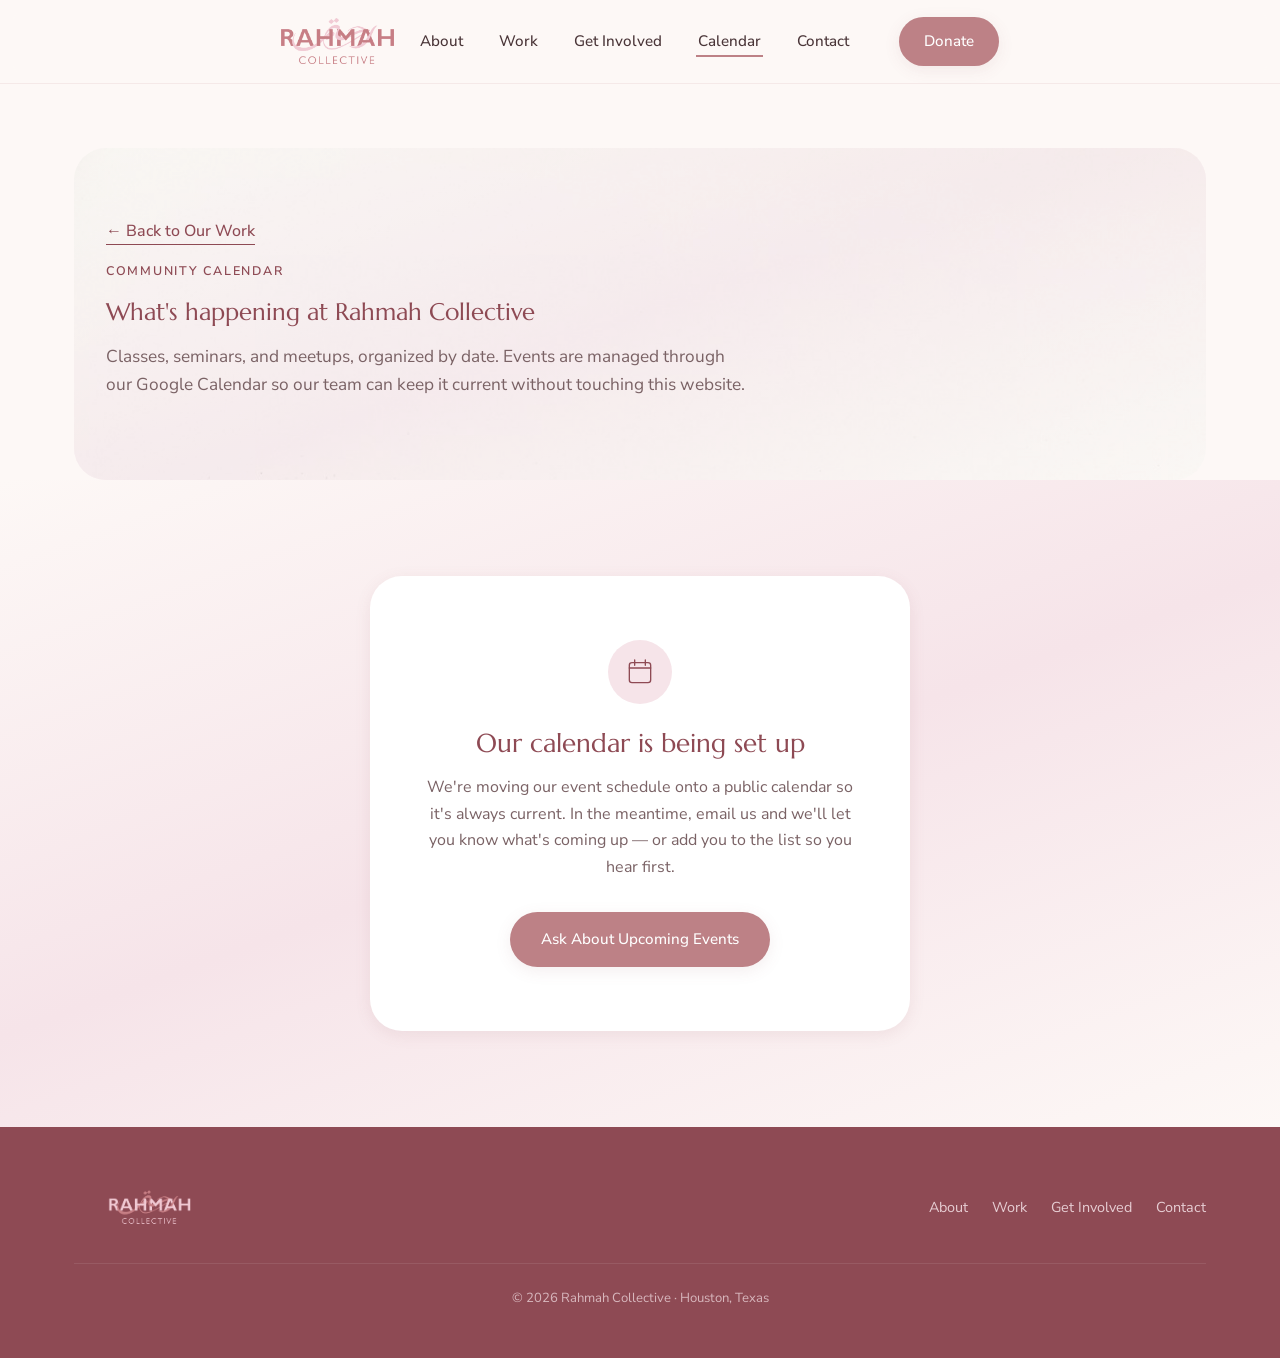
==== calendar.html @ a577031c "Initial commit: Rahmah Collective website Static multi-page site (home, our-story, donate, calendar)" ====
<!DOCTYPE html>
<html lang="en">
<head>
<meta charset="UTF-8">
<meta name="viewport" content="width=device-width, initial-scale=1.0">
<title>Calendar — Rahmah Collective</title>
<meta name="description" content="Upcoming classes, seminars, and community meetups from Rahmah Collective in Houston, TX.">
<link rel="icon" type="image/png" href="assets/images/logo.png">

<meta property="og:type" content="website">
<meta property="og:title" content="Calendar — Rahmah Collective">
<meta property="og:description" content="Upcoming classes, seminars, and community meetups from Rahmah Collective.">
<meta property="og:image" content="assets/images/logo.png">
<meta property="og:url" content="https://rahmahcollective.org/calendar.html">
<meta name="twitter:card" content="summary_large_image">
<meta name="twitter:title" content="Calendar — Rahmah Collective">
<meta name="twitter:description" content="Upcoming classes, seminars, and community meetups from Rahmah Collective.">
<meta name="twitter:image" content="assets/images/logo.png">

<link rel="preconnect" href="https://fonts.googleapis.com">
<link rel="preconnect" href="https://fonts.gstatic.com" crossorigin>
<link href="https://fonts.googleapis.com/css2?family=Marcellus&family=Nunito+Sans:wght@300;400;500;600;700&family=Amiri:ital@0;1&display=swap" rel="stylesheet">

<link rel="stylesheet" href="css/styles.css">
</head>
<body>

<a class="skip-link" href="#main">Skip to main content</a>

<header class="site-header" id="site-header">
  <div class="container header-inner">
    <a href="index.html" class="brand" aria-label="Rahmah Collective — home">
      <img src="assets/images/logo.png" alt="Rahmah Collective" class="brand-logo">
    </a>

    <nav class="main-nav" id="main-nav" aria-label="Primary">
      <ul>
        <li><a href="index.html#about" class="nav-link">About</a></li>
        <li><a href="index.html#work" class="nav-link">Work</a></li>
        <li><a href="index.html#get-involved" class="nav-link">Get Involved</a></li>
        <li><a href="calendar.html" class="nav-link active">Calendar</a></li>
        <li><a href="index.html#contact" class="nav-link">Contact</a></li>
      </ul>
      <a href="donate.html" class="btn btn-primary btn-nav">Donate</a>
    </nav>

    <button class="nav-toggle" id="nav-toggle" aria-expanded="false" aria-controls="main-nav" aria-label="Open menu">
      <span></span><span></span><span></span>
    </button>
  </div>
</header>

<main id="main">

  <!-- ================= CALENDAR HERO ================= -->
  <section class="about" style="padding-top:var(--space-6); padding-bottom:0;">
    <div class="container">
      <div class="about-intro" style="margin-bottom:0;">
        <div class="about-intro-bg" style="background-image:url('assets/images/footer-botanical.jpg');" aria-hidden="true"></div>
        <div class="about-intro-inner">
          <a href="index.html#work" class="link-arrow" style="margin-bottom:var(--space-2); display:inline-block;">← Back to Our Work</a>
          <div class="section-head" style="margin-bottom:0;">
            <p class="eyebrow">Community Calendar</p>
            <h1>What's happening at Rahmah Collective</h1>
            <p class="section-lede">Classes, seminars, and meetups, organized by date. Events are managed through our Google Calendar so our team can keep it current without touching this website.</p>
          </div>
        </div>
      </div>
    </div>
  </section>

  <!-- ================= CALENDAR EMBED ================= -->
  <section class="work">
    <div class="container">

      <!--
        CALENDAR EMBED (for the developer / site maintainer):
        Once a public Google Calendar exists for Rahmah Collective:
        1. In Google Calendar, open Settings for that calendar.
        2. Under "Access permissions," check "Make available to public."
        3. Under "Integrate calendar," copy the <iframe> embed code.
        4. Replace the placeholder block below with that <iframe>,
           keeping the surrounding .calendar-embed wrapper div for sizing.
        No other code changes are needed — the calendar will then show
        live events and stay up to date automatically whenever the
        team adds something in Google Calendar.
      -->
      <div class="calendar-embed reveal">
        <div class="calendar-placeholder">
          <span class="event-date-badge" aria-hidden="true">
            <svg viewBox="0 0 48 48" fill="none"><rect x="8" y="10" width="32" height="30" rx="4" stroke="currentColor" stroke-width="2"/><path d="M8 18h32M16 6v8M32 6v8" stroke="currentColor" stroke-width="2" stroke-linecap="round"/></svg>
          </span>
          <h2>Our calendar is being set up</h2>
          <p>We're moving our event schedule onto a public calendar so it's always current. In the meantime, email us and we'll let you know what's coming up — or add you to the list so you hear first.</p>
          <a href="mailto:info@rahmahcollective.org?subject=Upcoming%20Events" class="btn btn-primary">Ask About Upcoming Events</a>
        </div>
      </div>

    </div>
  </section>

</main>

<footer class="site-footer">
  <div class="container footer-inner">
    <img src="assets/images/logo-dark.png" alt="Rahmah Collective" class="footer-logo">
    <nav aria-label="Footer">
      <ul>
        <li><a href="index.html#about">About</a></li>
        <li><a href="index.html#work">Work</a></li>
        <li><a href="index.html#get-involved">Get Involved</a></li>
        <li><a href="index.html#contact">Contact</a></li>
      </ul>
    </nav>
    <p class="footer-copy">© <span id="year"></span> Rahmah Collective · Houston, Texas</p>
  </div>
</footer>

<button type="button" id="back-to-top" class="back-to-top" aria-label="Back to top">
  <svg viewBox="0 0 24 24" fill="none" aria-hidden="true"><path d="M12 19V5M5 12l7-7 7 7" stroke="currentColor" stroke-width="2" stroke-linecap="round" stroke-linejoin="round"/></svg>
</button>

<script src="js/main.js"></script>
</body>
</html>
---- css/styles.css ----
/* =========================================================
   Rahmah Collective — Design Tokens
   Colors sourced directly from Logo.png
   ========================================================= */
:root{
  --color-primary:       #BD8186;   /* mauve rose — wordmark; buttons stay exactly this flat color */
  --color-primary-dark:  #8E4A54;   /* darker "ink" — headings/links/icons/small text only, for legibility */
  --color-secondary:     #EBCBD4;   /* blush pink — ribbon accent */
  --color-tab:           #F2DCE2;   /* darker than section backgrounds, but light enough for 4.5:1 contrast with ink text */
  --color-secondary-soft:#F6E4E9;
  --color-cream:         #FDF8F6;   /* page background */
  --color-white:         #FFFFFF;
  --color-text:          #4A3538;   /* charcoal plum body copy */
  --color-text-soft:     #7A6265;
  --color-gold:          #D8C3A0;
  --color-primary-darker:#6B383D;   /* deepest ink — hover depth on the ink variant only */

  --font-heading: 'Marcellus', Georgia, serif;
  --font-body: 'Nunito Sans', 'Segoe UI', sans-serif;
  --font-arabic: 'Amiri', serif;

  --space-1: 8px;
  --space-2: 16px;
  --space-3: 24px;
  --space-4: 32px;
  --space-5: 48px;
  --space-6: 64px;
  --space-7: 96px;
  --space-8: 128px;

  --radius-sm: 12px;
  --radius-md: 20px;
  --radius-lg: 32px;

  --shadow-sm: 0 4px 16px rgba(143, 91, 96, 0.10);
  --shadow-md: 0 12px 32px rgba(143, 91, 96, 0.14);
  --shadow-lg: 0 24px 64px rgba(143, 91, 96, 0.18);

  --ease-out: cubic-bezier(.19,1,.22,1);
  --dur-fast: 200ms;
  --dur-med: 400ms;

  --container-max: 1180px;
  --header-h: 84px;

  /* z-index scale */
  --z-deep:   -2;   /* farthest background layer (hero photo) */
  --z-back:   -1;   /* gradient wash above the deep layer */
  --z-base:    0;   /* section background photo/tint layers */
  --z-raised:  1;   /* section content sitting above its background */
  --z-sticky: 500;  /* sticky header, floating back-to-top button */
  --z-top:    1000; /* skip link — must win over everything */
}

/* =========================================================
   Reset
   ========================================================= */
*, *::before, *::after{ box-sizing:border-box; }
html{ scroll-behavior:smooth; scroll-padding-top: var(--header-h); }
body{
  margin:0;
  min-height:100dvh;
  background: var(--color-cream);
  color: var(--color-text);
  font-family: var(--font-body);
  font-size:16px;
  line-height:1.65;
  -webkit-font-smoothing:antialiased;
}
img{ max-width:100%; display:block; }
a{ color:inherit; text-decoration:none; }
ul{ list-style:none; margin:0; padding:0; }
h1,h2,h3,h4{ font-family:var(--font-heading); font-weight:400; line-height:1.2; margin:0 0 var(--space-2); color:var(--color-primary-dark); text-wrap:balance; }
p{ margin:0 0 var(--space-2); text-wrap:pretty; }
button{ font:inherit; }

@media (prefers-reduced-motion: reduce){
  *, *::before, *::after{
    animation-duration:0.001ms !important;
    animation-iteration-count:1 !important;
    transition-duration:0.001ms !important;
    scroll-behavior:auto !important;
  }
}

.skip-link{
  position:absolute; left:-999px; top:auto;
  background:var(--color-primary-dark); color:#fff;
  padding:12px 20px; border-radius:0 0 8px 0; z-index:var(--z-top);
}
.skip-link:focus{ left:0; top:0; }

:focus-visible{
  outline: 3px solid var(--color-primary-dark);
  outline-offset: 3px;
  border-radius: 4px;
}

.container{
  max-width: var(--container-max);
  margin:0 auto;
  padding: 0 var(--space-3);
}

.arabic{ font-family:var(--font-arabic); font-size:1.15em; }

.eyebrow{
  font-family:var(--font-body);
  text-transform:uppercase;
  letter-spacing:0.14em;
  font-size:0.78rem;
  font-weight:600;
  color:var(--color-primary-dark);
  margin-bottom:var(--space-2);
}

.section-lede{
  max-width:640px;
  color:var(--color-text-soft);
  font-size:1.08rem;
}

/* =========================================================
   Buttons
   ========================================================= */
.btn{
  display:inline-flex;
  align-items:center;
  justify-content:center;
  gap:8px;
  padding:14px 30px;
  border-radius:999px;
  font-weight:500;
  font-size:0.95rem;
  border:1.5px solid transparent;
  cursor:pointer;
  transition: transform var(--dur-fast) var(--ease-out), box-shadow var(--dur-fast) var(--ease-out), background var(--dur-fast) var(--ease-out), color var(--dur-fast) var(--ease-out);
  min-height:44px;
}
.btn-primary{
  background: var(--color-primary);
  color:#fff;
  box-shadow: var(--shadow-sm);
}
.btn-primary:hover{ transform:translateY(-2px); box-shadow: var(--shadow-md); }
.btn-ghost{
  background:transparent;
  color:var(--color-primary-dark);
  border-color: currentColor;
}
.btn-ghost:hover{ background: rgba(189,129,134,0.08); transform:translateY(-2px); }
.btn-outline{
  background: var(--color-white);
  color: var(--color-primary-dark);
  border-color: var(--color-secondary);
}
.btn-outline:hover{ background: var(--color-secondary-soft); transform:translateY(-2px); }
.btn:active{ transform:scale(0.97); box-shadow:none; }
.btn-small{ padding:10px 20px; font-size:0.85rem; margin-top:var(--space-2); }
.btn-nav{ padding:11px 24px; }

.link-arrow{
  display:inline-block;
  margin-top:6px;
  font-weight:500;
  color:var(--color-primary-dark);
  border-bottom:1px solid currentColor;
  transition: opacity var(--dur-fast);
}
.link-arrow:active{ opacity:0.5; }
.link-arrow:hover{ opacity:0.7; }

/* =========================================================
   Header / Nav
   ========================================================= */
.site-header{
  position:sticky;
  top:0;
  z-index:var(--z-sticky);
  background: rgba(253,248,246,0.85);
  backdrop-filter: blur(10px);
  -webkit-backdrop-filter: blur(10px);
  border-bottom:1px solid rgba(189,129,134,0.12);
  height:var(--header-h);
  display:flex;
  align-items:center;
}
.header-inner{
  display:flex;
  align-items:center;
  justify-content:space-between;
  gap:var(--space-3);
}
.brand{ display:flex; align-items:center; }
.brand-logo{ height:46px; width:auto; }

.main-nav{ display:flex; align-items:center; gap:var(--space-5); }
.main-nav ul{ display:flex; gap:var(--space-4); }
.nav-link{
  font-weight:500;
  font-size:0.95rem;
  position:relative;
  padding:6px 2px;
}
.nav-link::after{
  content:"";
  position:absolute;
  left:0; bottom:0;
  width:100%; height:2px;
  background:var(--color-primary);
  transform:scaleX(0);
  transform-origin:left;
  transition:transform var(--dur-fast) var(--ease-out);
}
.nav-link:hover::after, .nav-link.active::after{ transform:scaleX(1); }
.nav-link:active{ opacity:0.6; }

.nav-toggle{
  display:none;
  flex-direction:column;
  justify-content:center;
  gap:5px;
  width:44px; height:44px;
  background:none; border:none; cursor:pointer;
}
.nav-toggle span{
  display:block; width:24px; height:2px; margin:0 auto;
  background:var(--color-primary-dark);
  transition: transform var(--dur-fast) var(--ease-out), opacity var(--dur-fast) var(--ease-out);
}
.nav-toggle[aria-expanded="true"] span:nth-child(1){ transform:translateY(7px) rotate(45deg); }
.nav-toggle[aria-expanded="true"] span:nth-child(2){ opacity:0; }
.nav-toggle[aria-expanded="true"] span:nth-child(3){ transform:translateY(-7px) rotate(-45deg); }

/* =========================================================
   Hero
   ========================================================= */
.hero{
  position:relative;
  min-height: calc(100dvh - var(--header-h));
  display:flex;
  align-items:center;
  overflow:hidden;
  isolation:isolate;
}
.hero-bg{
  position:absolute; inset:0;
  background-size:cover;
  background-position:center 30%;
  opacity:0.16;
  z-index:var(--z-deep);
  filter:saturate(0.85);
}
.hero-gradient{
  position:absolute; inset:0;
  background:
    radial-gradient(circle at 15% 20%, rgba(235,203,212,0.55), transparent 55%),
    linear-gradient(160deg, var(--color-cream) 10%, var(--color-secondary-soft) 55%, var(--color-cream) 100%);
  z-index:var(--z-back);
}
.hero-inner{
  max-width:760px;
  margin:0 auto;
  padding-top:var(--space-6);
  padding-bottom:var(--space-6);
  text-align:center;
  display:flex;
  flex-direction:column;
  align-items:center;
}
.hero-logo{
  width:clamp(160px, 20vw, 260px);
  height:auto;
  margin-bottom:var(--space-4);
  filter:drop-shadow(0 12px 28px rgba(143,91,96,0.20));
}
.hero-title{
  font-size: clamp(2.4rem, 5.5vw, 4rem);
  color:var(--color-primary-dark);
  margin-bottom:var(--space-3);
  letter-spacing:-0.015em;
}
.hero-lede{
  font-size:1.15rem;
  color:var(--color-text-soft);
  max-width:600px;
  margin:0 auto var(--space-4);
}
.hero-actions{ display:flex; gap:var(--space-2); flex-wrap:wrap; justify-content:center; }

.scroll-cue{
  position:absolute;
  left:50%; bottom:var(--space-3);
  transform:translateX(-50%);
  width:26px; height:42px;
  border:2px solid var(--color-primary);
  border-radius:16px;
  opacity:0.6;
}
.scroll-cue span{
  position:absolute; top:8px; left:50%;
  width:4px; height:8px;
  margin-left:-2px;
  background:var(--color-primary);
  border-radius:2px;
  animation: scrollcue 1.8s infinite var(--ease-out);
}
@keyframes scrollcue{
  0%{ transform:translateY(0); opacity:1; }
  70%{ transform:translateY(14px); opacity:0; }
  100%{ opacity:0; }
}
@media (prefers-reduced-motion: reduce){ .scroll-cue span{ animation:none; } }

/* =========================================================
   Section Head (shared)
   ========================================================= */
.section-head{ max-width:720px; margin-bottom:var(--space-5); }
.section-head h2{ font-size:clamp(1.9rem, 3.5vw, 2.6rem); letter-spacing:-0.01em; }
.section-head h2::after{
  content:"";
  display:block;
  width:44px;
  height:2px;
  background:var(--color-gold);
  border-radius:2px;
  margin-top:var(--space-2);
}

section{ padding: var(--space-7) 0; position:relative; }

/* =========================================================
   About
   ========================================================= */
.about-intro{
  position:relative;
  overflow:hidden;
  border-radius:var(--radius-lg);
  margin-bottom:var(--space-7);
}
.about-intro::before{
  content:"";
  position:absolute; inset:0;
  background: linear-gradient(160deg, var(--color-cream) 0%, var(--color-secondary-soft) 50%, var(--color-cream) 100%);
  z-index:var(--z-base);
}
.about-intro-bg{
  position:absolute; inset:0;
  background-size:cover;
  background-position:left top;
  opacity:0.4;
  filter:saturate(0.95);
  z-index:var(--z-base);
}
.about-intro-inner{
  position:relative;
  z-index:var(--z-raised);
  padding: var(--space-6) var(--space-4);
}
.mv-story-grid{
  display:grid;
  grid-template-columns: 1fr 1.7fr;
  gap:var(--space-3);
  align-items:stretch;
}
.mv-stack{
  display:flex;
  flex-direction:column;
  gap:var(--space-3);
}
.mv-stack .mv-card{ flex:1; display:flex; flex-direction:column; justify-content:center; }
.mv-card{
  background:var(--color-white);
  border-radius:var(--radius-md);
  padding:var(--space-4);
}
.mv-icon{
  display:inline-flex;
  width:52px; height:52px;
  align-items:center; justify-content:center;
  border-radius:50%;
  background:var(--color-secondary-soft);
  color:var(--color-primary-dark);
  margin-bottom:var(--space-2);
}
.mv-icon svg{ width:26px; height:26px; }
.mv-card h3{ font-size:1.3rem; }
.mv-card p{ color:var(--color-text-soft); margin-bottom:0; }

.story-teaser{
  background:var(--color-white);
  border-radius:var(--radius-md);
  padding:var(--space-5);
  box-shadow:var(--shadow-sm);
  border:1px solid rgba(189,129,134,0.10);
  display:flex;
  flex-direction:column;
  transition: transform var(--dur-med) var(--ease-out), box-shadow var(--dur-med) var(--ease-out);
}
.story-teaser h3{ font-size:1.8rem; margin-bottom:var(--space-2); }
.story-teaser p{ color:var(--color-text-soft); flex-grow:1; font-size:1.05rem; }
.story-teaser .arabic{ color:var(--color-primary-dark); }
.see-more-link{
  align-self:flex-end;
  background:none;
  border:none;
  padding:0;
  margin-top:var(--space-2);
  font-family:var(--font-body);
  font-weight:600;
  font-size:0.95rem;
  color:var(--color-primary-dark);
  cursor:pointer;
  border-bottom:1px solid currentColor;
  transition:opacity var(--dur-fast);
}
.see-more-link:hover{ opacity:0.65; }
.see-more-link:active{ opacity:0.45; }

.story-copy{ max-width:660px; border-radius:var(--radius-lg); }
.story-copy h3{ font-size:1.7rem; margin-bottom:var(--space-3); }
.story-copy p{ color:var(--color-text-soft); }
.story-copy strong{ color:var(--color-text); }
.story-closing{
  color:var(--color-primary-dark) !important;
  font-family:var(--font-heading);
  font-size:1.2rem;
  line-height:1.5;
  margin-top:var(--space-3);
  letter-spacing:0.01em;
}

.story-cta{
  display:inline-flex;
  margin-top:var(--space-4);
}

.pull-quote{
  margin: var(--space-4) 0;
  padding: var(--space-3) var(--space-4);
  border-left:3px solid var(--color-primary);
  background:var(--color-secondary-soft);
  border-radius: 0 var(--radius-sm) var(--radius-sm) 0;
  font-family:var(--font-heading);
  font-size:1.25rem;
  letter-spacing:0.01em;
  color:var(--color-primary-dark);
}

/* =========================================================
   Work
   ========================================================= */
.work{ background: linear-gradient(160deg, var(--color-cream) 0%, var(--color-secondary-soft) 50%, var(--color-cream) 100%); }
.work-bg{
  position:absolute; inset:0;
  background-size:cover;
  background-position:center;
  opacity:0.05;
  z-index:var(--z-base);
}
.work .container{ position:relative; z-index:var(--z-raised); }

.work-grid-static{
  display:grid;
  grid-template-columns:repeat(3, 1fr);
  gap:var(--space-3);
  margin-bottom:var(--space-3);
}

.work-tabs{
  display:grid;
  grid-template-columns:repeat(3, 1fr);
  gap:var(--space-3);
  margin-bottom:var(--space-3);
}
.work-tab{
  background:var(--color-tab);
  color:var(--color-primary-dark);
  border-radius:var(--radius-md);
  padding:var(--space-4);
  border:1.5px solid transparent;
  box-shadow:var(--shadow-sm);
  cursor:pointer;
  display:flex;
  flex-direction:column;
  justify-content:space-between;
  align-items:flex-start;
  aspect-ratio:1;
  text-align:left;
  font:inherit;
  transition: border-color var(--dur-fast) var(--ease-out), background-color var(--dur-fast) var(--ease-out), color var(--dur-fast) var(--ease-out), transform var(--dur-fast) var(--ease-out), box-shadow var(--dur-fast) var(--ease-out);
}
.work-tab:hover{ transform:translateY(-3px); box-shadow:var(--shadow-md); }
.work-tab:active{ transform:translateY(-1px) scale(0.98); }
.work-tab[aria-selected="true"]{
  background:var(--color-primary-dark);
  color:#fff;
  border-color:var(--color-primary-darker);
}
.work-tab-label{
  font-family:var(--font-heading);
  font-size:1.35rem;
  color:inherit;
}
.work-tab-icon{
  align-self:flex-end;
  font-size:1.7rem;
  line-height:1;
  font-weight:300;
  color:inherit;
  margin-top:var(--space-2);
}

.work-panels{ position:relative; }
.work-panel{
  background:var(--color-white);
  border-radius:var(--radius-lg);
  padding:var(--space-5);
  border:1px solid rgba(189,129,134,0.10);
  box-shadow:var(--shadow-sm);
  min-height:260px;
  opacity:1;
  transition:opacity 250ms var(--ease-out);
}
.work-panel[hidden]{ display:none; }
.work-panel.entering{ opacity:0; }

.event-highlight{
  margin-top:var(--space-5);
  background:var(--color-white);
  border-radius:var(--radius-lg);
  padding:var(--space-4) var(--space-5);
  border:1px solid rgba(189,129,134,0.10);
  box-shadow:var(--shadow-sm);
  display:flex;
  align-items:center;
  justify-content:space-between;
  gap:var(--space-4);
  flex-wrap:wrap;
}
.event-highlight-content{
  display:flex;
  align-items:center;
  gap:var(--space-3);
  flex:1;
  min-width:260px;
}
.event-date-badge{
  display:flex;
  align-items:center;
  justify-content:center;
  width:56px;
  height:56px;
  border-radius:50%;
  background:var(--color-secondary-soft);
  color:var(--color-primary-dark);
  flex-shrink:0;
}
.event-date-badge svg{ width:28px; height:28px; }
.event-highlight-content h3{ font-size:1.2rem; margin-bottom:4px; }
.event-highlight-content p{ color:var(--color-text-soft); margin:0; font-size:0.95rem; }

.calendar-embed{ display:flex; justify-content:center; }
.calendar-placeholder{
  max-width:540px;
  width:100%;
  text-align:center;
  background:var(--color-white);
  border-radius:var(--radius-lg);
  padding:var(--space-6) var(--space-5);
  box-shadow:var(--shadow-sm);
}
.calendar-placeholder .event-date-badge{
  width:64px;
  height:64px;
  margin:0 auto var(--space-3);
}
.calendar-placeholder .event-date-badge svg{ width:32px; height:32px; }
.calendar-placeholder h2{ font-size:1.6rem; }
.calendar-placeholder p{ color:var(--color-text-soft); margin-bottom:var(--space-4); }

.work-list-columns{
  column-count:2;
  column-gap:var(--space-5);
}
.work-list-columns li{ break-inside:avoid; }
.work-list-columns .work-list-feature{ column-span:all; margin-bottom:var(--space-3); }

.work-list li{
  padding:var(--space-2) 0;
  border-top:1px solid rgba(189,129,134,0.14);
  color:var(--color-text-soft);
  font-size:0.97rem;
  line-height:1.55;
}
.work-list li:first-child{ border-top:none; padding-top:0; }
.work-list-feature{
  display:flex; flex-direction:column; align-items:flex-start;
  background:var(--color-secondary-soft);
  border-radius:var(--radius-sm);
  padding:var(--space-3) !important;
  border-top:none !important;
  margin-bottom:var(--space-1);
}
.work-list-feature span{ color:var(--color-text); }

.tag-soon{
  display:inline-block;
  margin-top:6px;
  font-size:0.75rem;
  font-weight:600;
  letter-spacing:0.05em;
  text-transform:uppercase;
  color:var(--color-primary-dark);
  background:var(--color-secondary-soft);
  padding:4px 10px;
  border-radius:999px;
}

/* =========================================================
   Get Involved
   ========================================================= */
.get-involved{
  background: linear-gradient(180deg, var(--color-cream), var(--color-secondary-soft));
}
.gi-featured{
  background: linear-gradient(160deg, var(--color-primary-dark) 0%, var(--color-primary-darker) 100%);
  color:#fff;
  border-radius:var(--radius-lg);
  padding:var(--space-5);
  margin-bottom:var(--space-3);
  display:flex;
  align-items:center;
  justify-content:space-between;
  gap:var(--space-4);
  flex-wrap:wrap;
  box-shadow:var(--shadow-md);
}
.gi-featured-content{
  display:flex;
  align-items:center;
  gap:var(--space-3);
  flex:1;
  min-width:260px;
}
.gi-featured-content h3{ color:#fff; font-size:1.5rem; margin-bottom:4px; }
.gi-featured-content p{ color:rgba(255,255,255,0.9); margin:0; max-width:480px; }
.gi-featured .gi-icon{ background:rgba(255,255,255,0.18); color:#fff; margin-bottom:0; flex-shrink:0; }
.gi-featured-btn{
  background:#fff;
  color:var(--color-primary-dark);
  flex-shrink:0;
}
.gi-featured-btn:hover{ background:var(--color-cream); transform:translateY(-2px); }

.gi-grid{
  display:grid;
  grid-template-columns:repeat(3, 1fr);
  gap:var(--space-3);
}
.gi-card{
  background:var(--color-white);
  border-radius:var(--radius-md);
  padding:var(--space-4) var(--space-3);
  box-shadow:var(--shadow-sm);
  display:flex;
  flex-direction:column;
  align-items:flex-start;
  transition: transform var(--dur-med) var(--ease-out), box-shadow var(--dur-med) var(--ease-out);
}
.gi-card:hover{ transform:translateY(-6px); box-shadow:var(--shadow-md); }

.gi-icon{
  display:inline-flex; width:48px; height:48px;
  align-items:center; justify-content:center;
  border-radius:50%;
  background:var(--color-secondary-soft);
  color:var(--color-primary-dark);
  margin-bottom:var(--space-2);
}
.gi-icon svg{ width:24px; height:24px; }
.gi-card h3{ font-size:1.2rem; }
.gi-card p{ color:var(--color-text-soft); font-size:0.95rem; flex-grow:1; }
.gi-card .btn{ margin-top:var(--space-2); width:100%; }

.gi-note{
  margin-top:var(--space-4);
  text-align:center;
  font-size:0.85rem;
  color:var(--color-text-soft);
  font-style:italic;
}

/* =========================================================
   Contact
   ========================================================= */
.contact{ position:relative; overflow:hidden; text-align:center; }
.contact-bg{
  position:absolute; inset:0;
  background-size:cover; background-position:center;
  opacity:0.10;
  z-index:var(--z-base);
}
.contact::before{
  content:"";
  position:absolute; inset:0;
  background:linear-gradient(180deg, var(--color-white), var(--color-cream));
  z-index:var(--z-base);
}
.contact-inner{ position:relative; z-index:var(--z-raised); max-width:560px; }
.contact h2{ font-size:clamp(1.9rem,3.5vw,2.6rem); }
.contact-email{
  display:inline-block;
  margin-top:var(--space-3);
  font-family:var(--font-heading);
  font-size:1.6rem;
  color:var(--color-primary-dark);
  border-bottom:2px solid var(--color-secondary);
  padding-bottom:4px;
  transition: border-color var(--dur-fast);
}
.contact-email:hover{ border-color:var(--color-primary); }
.contact-email:active{ opacity:0.7; }
.contact-location{ margin-top:var(--space-2); color:var(--color-text-soft); }

/* =========================================================
   Footer
   ========================================================= */
.site-footer{
  background:var(--color-primary-dark);
  color:var(--color-secondary-soft);
  padding:var(--space-5) 0;
}
.footer-inner{
  display:flex;
  align-items:center;
  justify-content:space-between;
  flex-wrap:wrap;
  gap:var(--space-3);
}
.footer-logo{ height:64px; width:auto; }
.footer-inner nav ul{ display:flex; gap:var(--space-3); flex-wrap:wrap; }
.footer-inner nav a{ font-size:0.9rem; opacity:0.85; }
.footer-inner nav a:hover{ opacity:1; }
.footer-copy{ font-size:0.82rem; opacity:0.7; margin:0; width:100%; text-align:center; padding-top:var(--space-3); border-top:1px solid rgba(255,255,255,0.12); }

/* =========================================================
   Back to Top
   ========================================================= */
.back-to-top{
  position:fixed;
  right:var(--space-3);
  bottom:var(--space-3);
  width:48px;
  height:48px;
  border-radius:50%;
  background:var(--color-primary-dark);
  color:#fff;
  border:none;
  display:flex;
  align-items:center;
  justify-content:center;
  box-shadow:var(--shadow-md);
  cursor:pointer;
  opacity:0;
  transform:translateY(12px);
  pointer-events:none;
  transition: opacity var(--dur-fast) var(--ease-out), transform var(--dur-fast) var(--ease-out), background var(--dur-fast) var(--ease-out);
  z-index:var(--z-sticky);
}
.back-to-top svg{ width:20px; height:20px; }
.back-to-top.is-visible{ opacity:1; transform:translateY(0); pointer-events:auto; }
.back-to-top:hover{ background:var(--color-primary-darker); transform:translateY(-2px); }
.back-to-top:active{ transform:scale(0.92); }

/* =========================================================
   Scroll Reveal
   ========================================================= */
.reveal{
  opacity:0;
  transform:translateY(24px);
  transition: opacity 700ms var(--ease-out), transform 700ms var(--ease-out);
}
.reveal.is-visible{ opacity:1; transform:translateY(0); }
@media (prefers-reduced-motion: reduce){
  .reveal{ opacity:1; transform:none; transition:none; }
}

/* =========================================================
   Responsive
   ========================================================= */
@media (max-width: 1023px){
  .gi-grid{ grid-template-columns:repeat(2, 1fr); }
}

@media (max-width: 767px){
  :root{ --header-h:72px; }
  .brand-logo{ height:38px; }

  .main-nav{
    position:fixed;
    top:var(--header-h); left:0; right:0;
    background:var(--color-white);
    flex-direction:column;
    align-items:stretch;
    padding:var(--space-3);
    gap:var(--space-3);
    box-shadow:var(--shadow-md);
    transform:translateY(-8px);
    opacity:0;
    pointer-events:none;
    transition: opacity var(--dur-fast) var(--ease-out), transform var(--dur-fast) var(--ease-out);
  }
  .main-nav.is-open{ opacity:1; transform:translateY(0); pointer-events:auto; }
  .main-nav ul{ flex-direction:column; gap:var(--space-2); }
  .nav-link{ display:block; padding:var(--space-1) 0; }
  .btn-nav{ align-self:flex-start; }
  .nav-toggle{ display:flex; }

  .mv-story-grid{ grid-template-columns:1fr; }
  .gi-featured{ flex-direction:column; text-align:center; padding:var(--space-4); }
  .gi-featured-content{ flex-direction:column; text-align:center; }
  .gi-featured-btn{ width:100%; }
  .gi-grid{ grid-template-columns:1fr; }
  .work-grid-static{ grid-template-columns:1fr; }
  .work-tabs{ gap:var(--space-2); }
  .work-tab{ padding:var(--space-3); }
  .work-tab-label{ font-size:1.05rem; }
  .work-tab-icon{ font-size:1.3rem; }
  .work-panel{ padding:var(--space-4); }
  .work-list-columns{ column-count:1; }
  .event-highlight{ flex-direction:column; text-align:center; padding:var(--space-4); }
  .event-highlight-content{ flex-direction:column; text-align:center; }
  .event-highlight .btn{ width:100%; }
  section{ padding: var(--space-5) 0; }
  .about-intro-inner{ padding: var(--space-5) var(--space-2); }
  .footer-inner{ flex-direction:column; text-align:center; justify-content:center; }
  .footer-inner nav ul{ justify-content:center; }
  .footer-logo{ height:52px; }
}
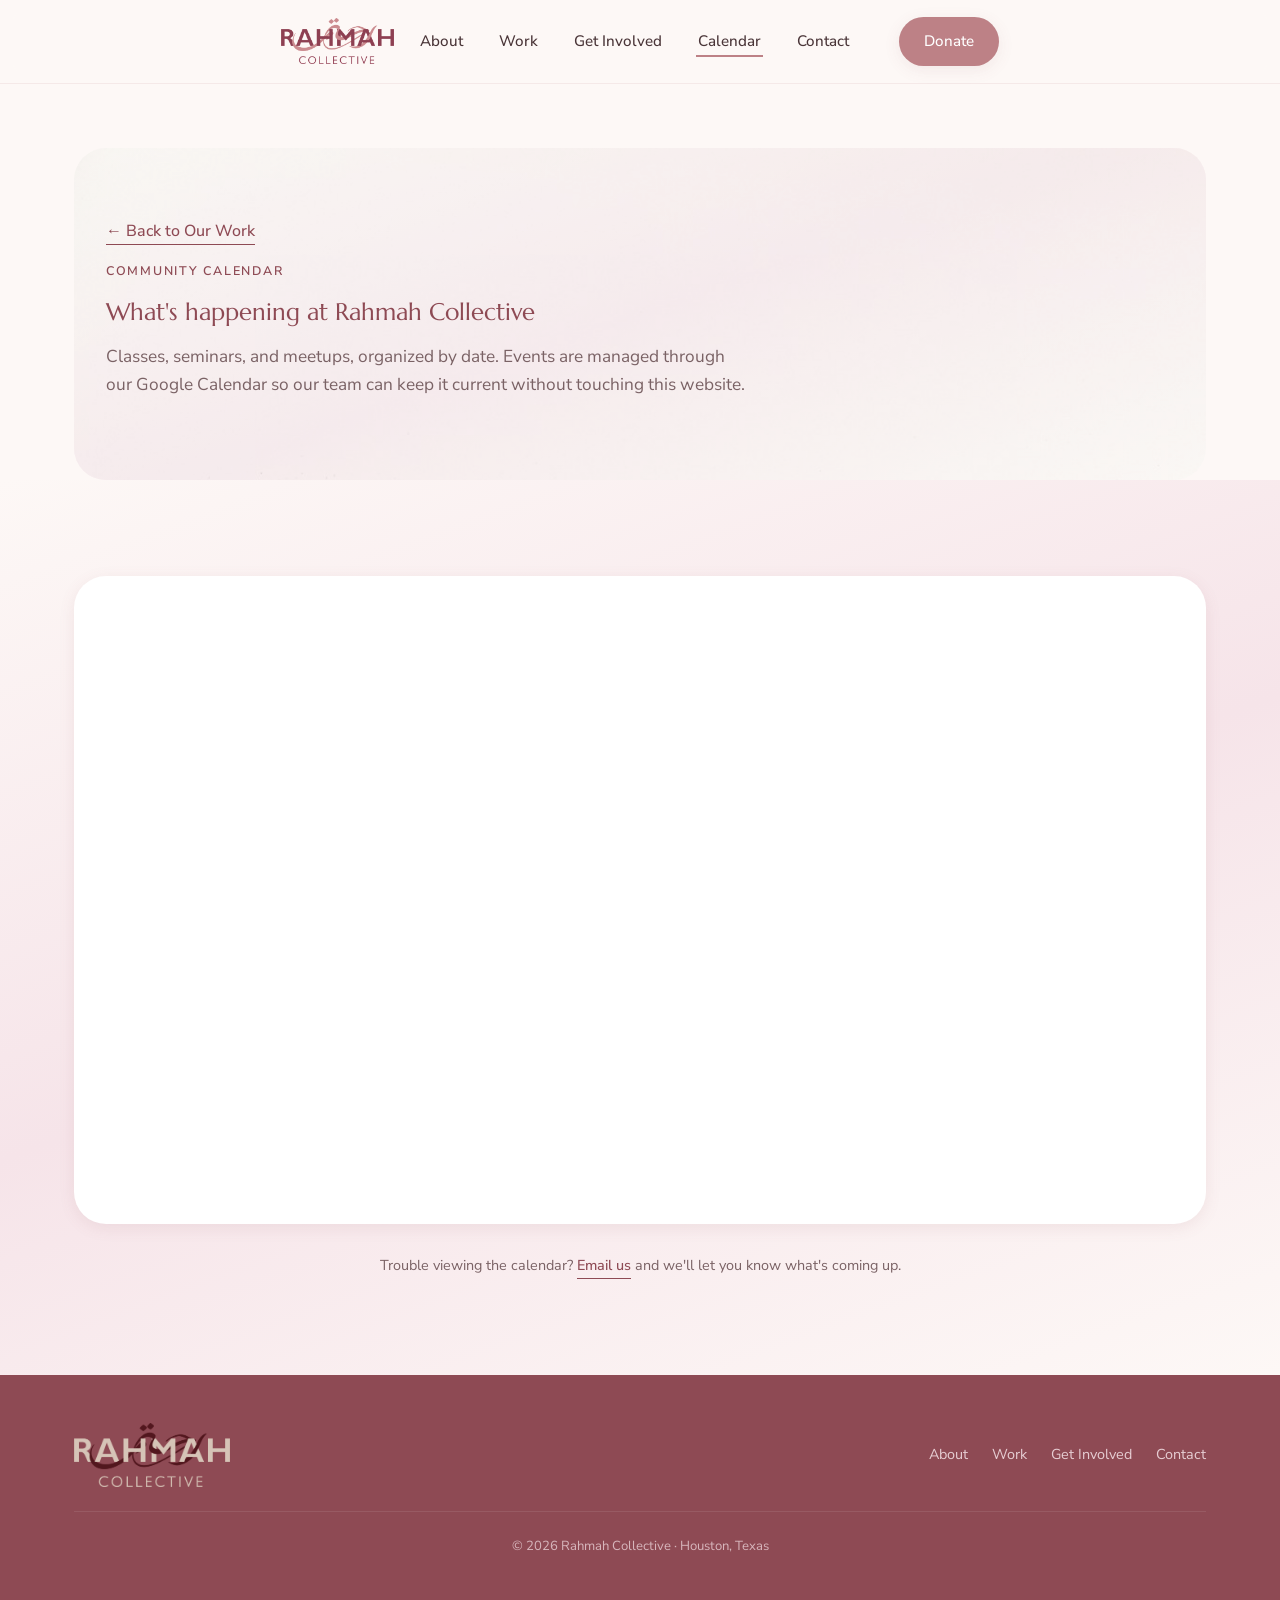
==== commit 97cbc353: "Polish site copy/layout, add agenda calendar, and color-palette previews - Simplify em-dash punctuat" ====
--- a/calendar.html
+++ b/calendar.html
@@ -3,17 +3,17 @@
 <head>
 <meta charset="UTF-8">
 <meta name="viewport" content="width=device-width, initial-scale=1.0">
-<title>Calendar — Rahmah Collective</title>
+<title>Calendar | Rahmah Collective</title>
 <meta name="description" content="Upcoming classes, seminars, and community meetups from Rahmah Collective in Houston, TX.">
 <link rel="icon" type="image/png" href="assets/images/logo.png">
 
 <meta property="og:type" content="website">
-<meta property="og:title" content="Calendar — Rahmah Collective">
+<meta property="og:title" content="Calendar | Rahmah Collective">
 <meta property="og:description" content="Upcoming classes, seminars, and community meetups from Rahmah Collective.">
 <meta property="og:image" content="assets/images/logo.png">
 <meta property="og:url" content="https://rahmahcollective.org/calendar.html">
 <meta name="twitter:card" content="summary_large_image">
-<meta name="twitter:title" content="Calendar — Rahmah Collective">
+<meta name="twitter:title" content="Calendar | Rahmah Collective">
 <meta name="twitter:description" content="Upcoming classes, seminars, and community meetups from Rahmah Collective.">
 <meta name="twitter:image" content="assets/images/logo.png">
 
@@ -29,7 +29,7 @@
 
 <header class="site-header" id="site-header">
   <div class="container header-inner">
-    <a href="index.html" class="brand" aria-label="Rahmah Collective — home">
+    <a href="index.html" class="brand" aria-label="Rahmah Collective home">
       <img src="assets/images/logo.png" alt="Rahmah Collective" class="brand-logo">
     </a>
 
@@ -73,27 +73,19 @@
   <section class="work">
     <div class="container">
 
-      <!--
-        CALENDAR EMBED (for the developer / site maintainer):
-        Once a public Google Calendar exists for Rahmah Collective:
-        1. In Google Calendar, open Settings for that calendar.
-        2. Under "Access permissions," check "Make available to public."
-        3. Under "Integrate calendar," copy the <iframe> embed code.
-        4. Replace the placeholder block below with that <iframe>,
-           keeping the surrounding .calendar-embed wrapper div for sizing.
-        No other code changes are needed — the calendar will then show
-        live events and stay up to date automatically whenever the
-        team adds something in Google Calendar.
-      -->
       <div class="calendar-embed reveal">
-        <div class="calendar-placeholder">
-          <span class="event-date-badge" aria-hidden="true">
-            <svg viewBox="0 0 48 48" fill="none"><rect x="8" y="10" width="32" height="30" rx="4" stroke="currentColor" stroke-width="2"/><path d="M8 18h32M16 6v8M32 6v8" stroke="currentColor" stroke-width="2" stroke-linecap="round"/></svg>
-          </span>
-          <h2>Our calendar is being set up</h2>
-          <p>We're moving our event schedule onto a public calendar so it's always current. In the meantime, email us and we'll let you know what's coming up — or add you to the list so you hear first.</p>
-          <a href="mailto:info@rahmahcollective.org?subject=Upcoming%20Events" class="btn btn-primary">Ask About Upcoming Events</a>
+        <div class="calendar-frame-wrap">
+          <iframe
+            src="https://calendar.google.com/calendar/embed?src=a3832b26b87098d0e31defc30837673fe9348e8d19400ae7c915d54d04a99407%40group.calendar.google.com&ctz=America%2FChicago"
+            style="border:0"
+            width="100%"
+            height="600"
+            frameborder="0"
+            scrolling="no"
+            loading="lazy"
+            title="Rahmah Collective community calendar"></iframe>
         </div>
+        <p class="calendar-fallback">Trouble viewing the calendar? <a href="mailto:info@rahmahcollective.org?subject=Upcoming%20Events" class="link-arrow">Email us</a> and we'll let you know what's coming up.</p>
       </div>
 
     </div>
--- a/css/styles.css
+++ b/css/styles.css
@@ -357,20 +357,14 @@
   z-index:var(--z-raised);
   padding: var(--space-6) var(--space-4);
 }
-.mv-story-grid{
+.mv-row{
   display:grid;
-  grid-template-columns: 1fr 1.7fr;
+  grid-template-columns: repeat(2, 1fr);
   gap:var(--space-3);
-  align-items:stretch;
-}
-.mv-stack{
-  display:flex;
-  flex-direction:column;
-  gap:var(--space-3);
-}
-.mv-stack .mv-card{ flex:1; display:flex; flex-direction:column; justify-content:center; }
+  margin-bottom:var(--space-3);
+}
 .mv-card{
-  background:var(--color-white);
+  background:rgba(255,255,255,0.9);
   border-radius:var(--radius-md);
   padding:var(--space-4);
 }
@@ -388,34 +382,35 @@
 .mv-card p{ color:var(--color-text-soft); margin-bottom:0; }
 
 .story-teaser{
-  background:var(--color-white);
+  background:rgba(255,255,255,0.9);
   border-radius:var(--radius-md);
   padding:var(--space-5);
   box-shadow:var(--shadow-sm);
   border:1px solid rgba(189,129,134,0.10);
   display:flex;
   flex-direction:column;
+  align-items:flex-start;
   transition: transform var(--dur-med) var(--ease-out), box-shadow var(--dur-med) var(--ease-out);
 }
 .story-teaser h3{ font-size:1.8rem; margin-bottom:var(--space-2); }
-.story-teaser p{ color:var(--color-text-soft); flex-grow:1; font-size:1.05rem; }
+.story-teaser p{ color:var(--color-text-soft); font-size:1.05rem; }
 .story-teaser .arabic{ color:var(--color-primary-dark); }
-.see-more-link{
-  align-self:flex-end;
-  background:none;
+.learn-more-link{
+  align-self:flex-start;
+  margin-top:var(--space-2);
+  background:var(--color-secondary-soft);
   border:none;
-  padding:0;
-  margin-top:var(--space-2);
+  padding:10px 20px;
+  border-radius:999px;
   font-family:var(--font-body);
   font-weight:600;
-  font-size:0.95rem;
+  font-size:0.9rem;
   color:var(--color-primary-dark);
   cursor:pointer;
-  border-bottom:1px solid currentColor;
-  transition:opacity var(--dur-fast);
-}
-.see-more-link:hover{ opacity:0.65; }
-.see-more-link:active{ opacity:0.45; }
+  transition: background var(--dur-fast) var(--ease-out), transform var(--dur-fast) var(--ease-out);
+}
+.learn-more-link:hover{ background:var(--color-tab); transform:translateY(-1px); }
+.learn-more-link:active{ transform:scale(0.97); }
 
 .story-copy{ max-width:660px; border-radius:var(--radius-lg); }
 .story-copy h3{ font-size:1.7rem; margin-bottom:var(--space-3); }
@@ -437,14 +432,23 @@
 
 .pull-quote{
   margin: var(--space-4) 0;
-  padding: var(--space-3) var(--space-4);
-  border-left:3px solid var(--color-primary);
-  background:var(--color-secondary-soft);
-  border-radius: 0 var(--radius-sm) var(--radius-sm) 0;
+  padding: var(--space-4) var(--space-5);
+  background:var(--color-tab);
+  border-radius: var(--radius-md);
   font-family:var(--font-heading);
   font-size:1.25rem;
   letter-spacing:0.01em;
   color:var(--color-primary-dark);
+}
+.pull-quote cite{
+  display:block;
+  margin-top:var(--space-2);
+  font-family:var(--font-body);
+  font-style:normal;
+  font-size:0.85rem;
+  font-weight:600;
+  letter-spacing:0.03em;
+  color:var(--color-text-soft);
 }
 
 /* =========================================================
@@ -485,7 +489,7 @@
   flex-direction:column;
   justify-content:space-between;
   align-items:flex-start;
-  aspect-ratio:1;
+  aspect-ratio:2.2 / 1;
   text-align:left;
   font:inherit;
   transition: border-color var(--dur-fast) var(--ease-out), background-color var(--dur-fast) var(--ease-out), color var(--dur-fast) var(--ease-out), transform var(--dur-fast) var(--ease-out), box-shadow var(--dur-fast) var(--ease-out);
@@ -560,24 +564,26 @@
 .event-highlight-content h3{ font-size:1.2rem; margin-bottom:4px; }
 .event-highlight-content p{ color:var(--color-text-soft); margin:0; font-size:0.95rem; }
 
-.calendar-embed{ display:flex; justify-content:center; }
-.calendar-placeholder{
-  max-width:540px;
+.calendar-embed{
+  display:flex;
+  flex-direction:column;
+  align-items:center;
+  gap:var(--space-3);
+}
+.calendar-frame-wrap{
   width:100%;
-  text-align:center;
   background:var(--color-white);
   border-radius:var(--radius-lg);
-  padding:var(--space-6) var(--space-5);
+  padding:var(--space-3);
   box-shadow:var(--shadow-sm);
-}
-.calendar-placeholder .event-date-badge{
-  width:64px;
-  height:64px;
-  margin:0 auto var(--space-3);
-}
-.calendar-placeholder .event-date-badge svg{ width:32px; height:32px; }
-.calendar-placeholder h2{ font-size:1.6rem; }
-.calendar-placeholder p{ color:var(--color-text-soft); margin-bottom:var(--space-4); }
+  overflow:hidden;
+}
+.calendar-frame-wrap iframe{ display:block; border-radius:var(--radius-sm); }
+.calendar-fallback{ color:var(--color-text-soft); font-size:0.9rem; text-align:center; margin:0; }
+
+.work-calendar-widget{ margin-top:var(--space-5); }
+.work-calendar-widget h3{ font-size:1.4rem; margin-bottom:var(--space-3); }
+.work-calendar-widget .calendar-frame-wrap{ margin-bottom:var(--space-3); }
 
 .work-list-columns{
   column-count:2;
@@ -817,7 +823,7 @@
   .btn-nav{ align-self:flex-start; }
   .nav-toggle{ display:flex; }
 
-  .mv-story-grid{ grid-template-columns:1fr; }
+  .mv-row{ grid-template-columns:1fr; }
   .gi-featured{ flex-direction:column; text-align:center; padding:var(--space-4); }
   .gi-featured-content{ flex-direction:column; text-align:center; }
   .gi-featured-btn{ width:100%; }
@@ -832,6 +838,9 @@
   .event-highlight{ flex-direction:column; text-align:center; padding:var(--space-4); }
   .event-highlight-content{ flex-direction:column; text-align:center; }
   .event-highlight .btn{ width:100%; }
+  .calendar-frame-wrap iframe{ height:480px; }
+  .calendar-frame-wrap{ padding:var(--space-2); }
+  .work-calendar-widget .calendar-frame-wrap iframe{ height:360px; }
   section{ padding: var(--space-5) 0; }
   .about-intro-inner{ padding: var(--space-5) var(--space-2); }
   .footer-inner{ flex-direction:column; text-align:center; justify-content:center; }
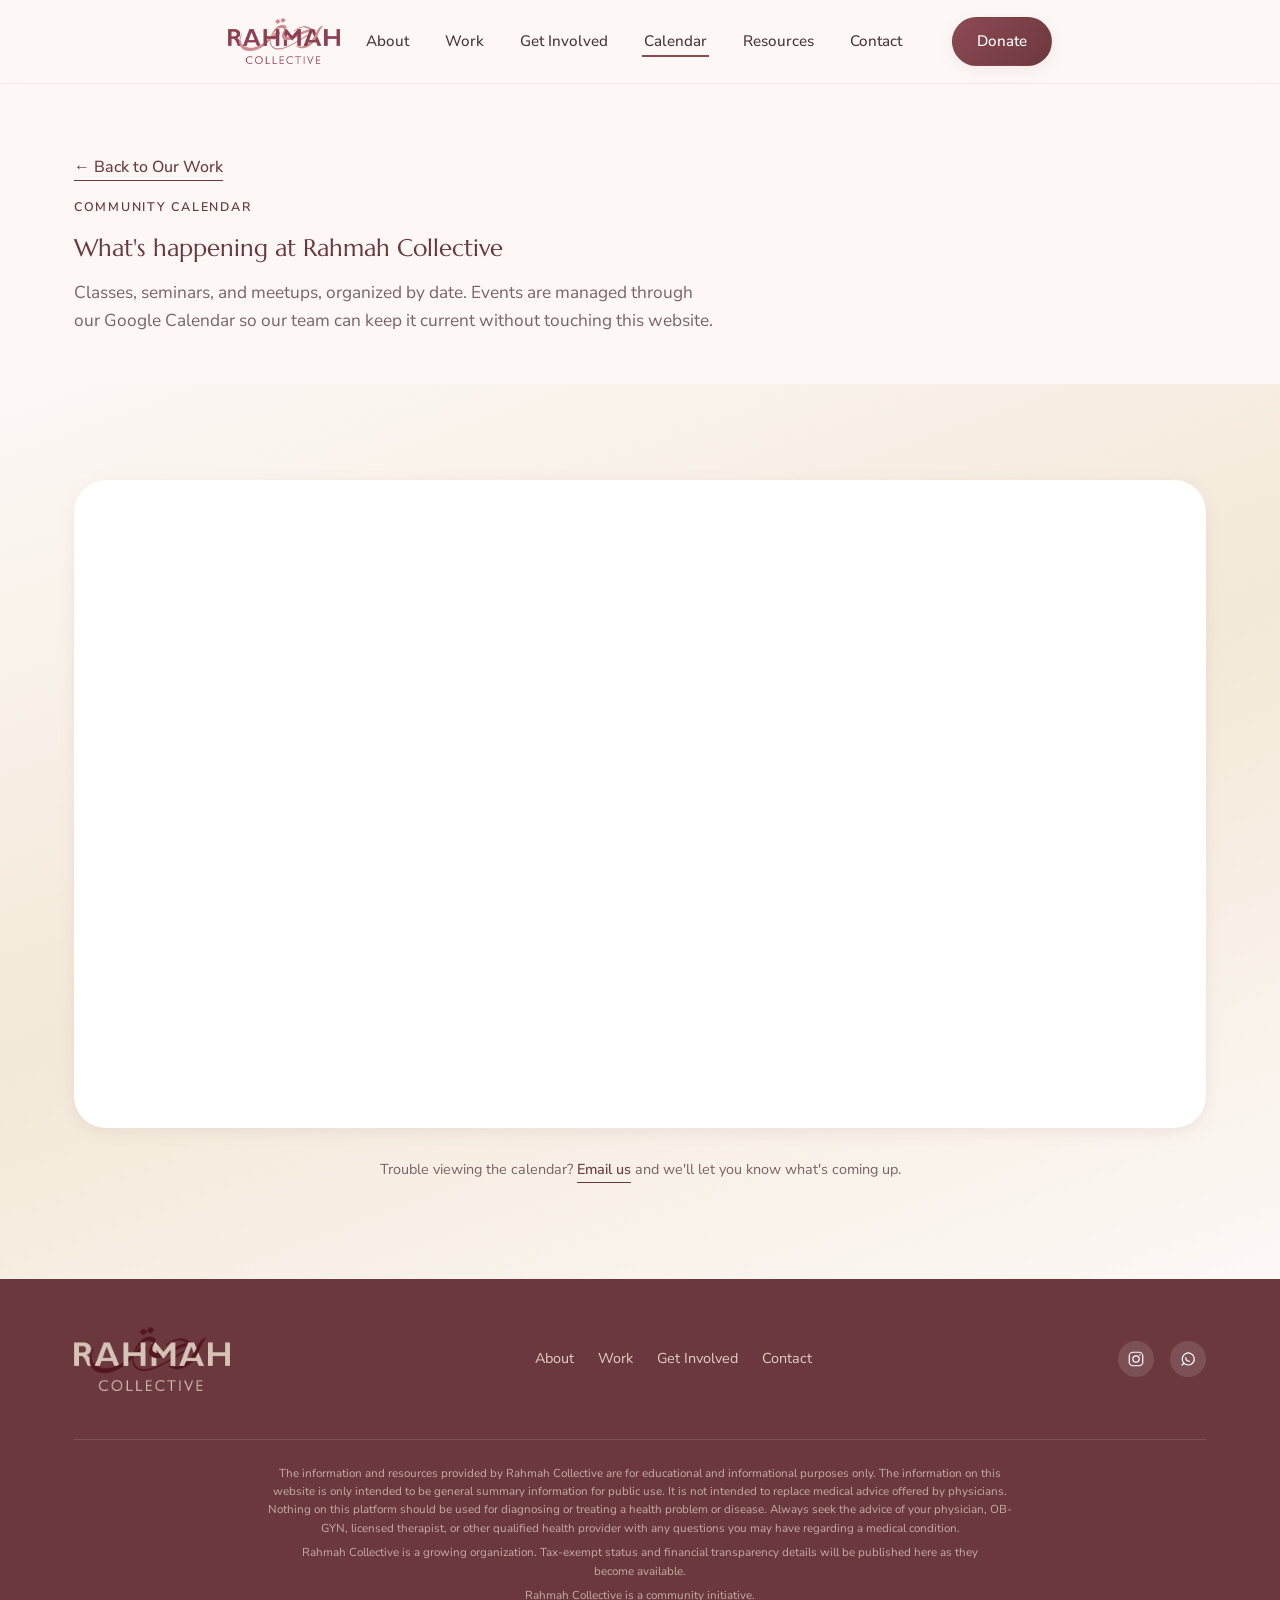
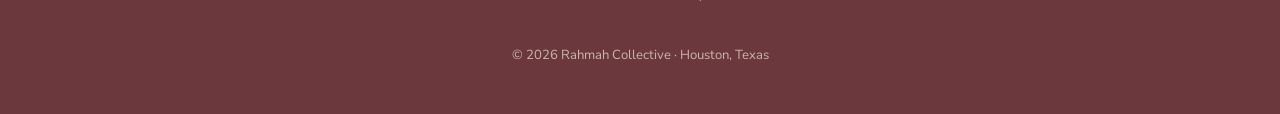
==== commit aed34f28: "Roll out warm brown/gold/pink palette, rebuild resources page, refresh Our Story copy - Merge the "R" ====
--- a/calendar.html
+++ b/calendar.html
@@ -39,6 +39,7 @@
         <li><a href="index.html#work" class="nav-link">Work</a></li>
         <li><a href="index.html#get-involved" class="nav-link">Get Involved</a></li>
         <li><a href="calendar.html" class="nav-link active">Calendar</a></li>
+        <li><a href="resources.html" class="nav-link">Resources</a></li>
         <li><a href="index.html#contact" class="nav-link">Contact</a></li>
       </ul>
       <a href="donate.html" class="btn btn-primary btn-nav">Donate</a>
@@ -53,18 +54,13 @@
 <main id="main">
 
   <!-- ================= CALENDAR HERO ================= -->
-  <section class="about" style="padding-top:var(--space-6); padding-bottom:0;">
+  <section class="about" style="padding-top:var(--space-6); padding-bottom:var(--space-4);">
     <div class="container">
-      <div class="about-intro" style="margin-bottom:0;">
-        <div class="about-intro-bg" style="background-image:url('assets/images/footer-botanical.jpg');" aria-hidden="true"></div>
-        <div class="about-intro-inner">
-          <a href="index.html#work" class="link-arrow" style="margin-bottom:var(--space-2); display:inline-block;">← Back to Our Work</a>
-          <div class="section-head" style="margin-bottom:0;">
-            <p class="eyebrow">Community Calendar</p>
-            <h1>What's happening at Rahmah Collective</h1>
-            <p class="section-lede">Classes, seminars, and meetups, organized by date. Events are managed through our Google Calendar so our team can keep it current without touching this website.</p>
-          </div>
-        </div>
+      <a href="index.html#work" class="link-arrow" style="margin-bottom:var(--space-2); display:inline-block;">← Back to Our Work</a>
+      <div class="section-head" style="margin-bottom:0;">
+        <p class="eyebrow">Community Calendar</p>
+        <h1>What's happening at Rahmah Collective</h1>
+        <p class="section-lede">Classes, seminars, and meetups, organized by date. Events are managed through our Google Calendar so our team can keep it current without touching this website.</p>
       </div>
     </div>
   </section>
@@ -104,6 +100,19 @@
         <li><a href="index.html#contact">Contact</a></li>
       </ul>
     </nav>
+    <div class="footer-social">
+      <a href="https://www.instagram.com/rahmahcollective" target="_blank" rel="noopener" aria-label="Rahmah Collective on Instagram">
+        <svg viewBox="0 0 24 24" fill="none" aria-hidden="true"><rect x="3" y="3" width="18" height="18" rx="5" stroke="currentColor" stroke-width="1.6"/><circle cx="12" cy="12" r="4.2" stroke="currentColor" stroke-width="1.6"/><circle cx="17.2" cy="6.8" r="1" fill="currentColor"/></svg>
+      </a>
+      <a href="https://chat.whatsapp.com/Harc8nvdxOcHoc4AyQw94D" target="_blank" rel="noopener" aria-label="Join our WhatsApp announcement group">
+        <svg viewBox="0 0 24 24" fill="none" aria-hidden="true"><path d="M6.5 17.5 4 20l2.6-2.4A8 8 0 1 1 12 20a8 8 0 0 1-5.5-2.5Z" stroke="currentColor" stroke-width="1.6" stroke-linecap="round" stroke-linejoin="round"/><path d="M9 10c0 3 2 5 5 5" stroke="currentColor" stroke-width="1.6" stroke-linecap="round"/></svg>
+      </a>
+    </div>
+    <div class="footer-disclaimer">
+      <p>The information and resources provided by Rahmah Collective are for educational and informational purposes only. The information on this website is only intended to be general summary information for public use. It is not intended to replace medical advice offered by physicians. Nothing on this platform should be used for diagnosing or treating a health problem or disease. Always seek the advice of your physician, OB-GYN, licensed therapist, or other qualified health provider with any questions you may have regarding a medical condition.</p>
+      <p>Rahmah Collective is a growing organization. Tax-exempt status and financial transparency details will be published here as they become available.</p>
+      <p>Rahmah Collective is a community initiative.</p>
+    </div>
     <p class="footer-copy">© <span id="year"></span> Rahmah Collective · Houston, Texas</p>
   </div>
 </footer>
--- a/css/styles.css
+++ b/css/styles.css
@@ -3,17 +3,17 @@
    Colors sourced directly from Logo.png
    ========================================================= */
 :root{
-  --color-primary:       #BD8186;   /* mauve rose — wordmark; buttons stay exactly this flat color */
-  --color-primary-dark:  #8E4A54;   /* darker "ink" — headings/links/icons/small text only, for legibility */
-  --color-secondary:     #EBCBD4;   /* blush pink — ribbon accent */
-  --color-tab:           #F2DCE2;   /* darker than section backgrounds, but light enough for 4.5:1 contrast with ink text */
-  --color-secondary-soft:#F6E4E9;
+  --color-primary:       #8E4A54;   /* rosewood-brown — nav underline, scroll cue */
+  --color-primary-dark:  #6B383D;   /* deep brown — headings/links/icons/footer */
+  --color-secondary:     #D8C3A0;   /* gold — outline-button borders, contact underline */
+  --color-tab:           #D8C3A0;
+  --color-secondary-soft:#F3E9D8;   /* light gold tint — icon circles, tag-soon bg, overlays */
   --color-cream:         #FDF8F6;   /* page background */
   --color-white:         #FFFFFF;
   --color-text:          #4A3538;   /* charcoal plum body copy */
   --color-text-soft:     #7A6265;
   --color-gold:          #D8C3A0;
-  --color-primary-darker:#6B383D;   /* deepest ink — hover depth on the ink variant only */
+  --color-primary-darker:#4A3538;   /* deepest brown — hover depth */
 
   --font-heading: 'Marcellus', Georgia, serif;
   --font-body: 'Nunito Sans', 'Segoe UI', sans-serif;
@@ -138,7 +138,7 @@
   min-height:44px;
 }
 .btn-primary{
-  background: var(--color-primary);
+  background: linear-gradient(135deg, #8E4A54 0%, #6B383D 100%);
   color:#fff;
   box-shadow: var(--shadow-sm);
 }
@@ -247,16 +247,16 @@
   position:absolute; inset:0;
   background-size:cover;
   background-position:center 30%;
-  opacity:0.16;
-  z-index:var(--z-deep);
+  opacity:0.19;
+  z-index:-1;
   filter:saturate(0.85);
 }
 .hero-gradient{
   position:absolute; inset:0;
   background:
-    radial-gradient(circle at 15% 20%, rgba(235,203,212,0.55), transparent 55%),
+    radial-gradient(circle at 15% 20%, rgba(216,195,160,0.5), transparent 55%),
     linear-gradient(160deg, var(--color-cream) 10%, var(--color-secondary-soft) 55%, var(--color-cream) 100%);
-  z-index:var(--z-back);
+  z-index:-2;
 }
 .hero-inner{
   max-width:760px;
@@ -268,15 +268,18 @@
   flex-direction:column;
   align-items:center;
 }
-.hero-logo{
-  width:clamp(160px, 20vw, 260px);
-  height:auto;
-  margin-bottom:var(--space-4);
-  filter:drop-shadow(0 12px 28px rgba(143,91,96,0.20));
+.hero-wordmark{
+  font-family:var(--font-heading);
+  font-weight:400;
+  font-size:clamp(1.5rem, 3vw, 2.2rem);
+  letter-spacing:0.1em;
+  text-transform:uppercase;
+  color:#6B383D;
+  margin:0 0 var(--space-4);
 }
 .hero-title{
   font-size: clamp(2.4rem, 5.5vw, 4rem);
-  color:var(--color-primary-dark);
+  color:#6B383D;
   margin-bottom:var(--space-3);
   letter-spacing:-0.015em;
 }
@@ -431,12 +434,13 @@
 }
 
 .pull-quote{
-  margin: var(--space-4) 0;
-  padding: var(--space-4) var(--space-5);
-  background:var(--color-tab);
-  border-radius: var(--radius-md);
+  margin: var(--space-5) 0;
+  padding: var(--space-2) 0 var(--space-2) var(--space-4);
+  border-left: 4px solid var(--color-gold);
   font-family:var(--font-heading);
-  font-size:1.25rem;
+  font-style:italic;
+  font-size:1.35rem;
+  line-height:1.5;
   letter-spacing:0.01em;
   color:var(--color-primary-dark);
 }
@@ -479,7 +483,7 @@
 }
 .work-tab{
   background:var(--color-tab);
-  color:var(--color-primary-dark);
+  color:#fff;
   border-radius:var(--radius-md);
   padding:var(--space-4);
   border:1.5px solid transparent;
@@ -496,10 +500,16 @@
 }
 .work-tab:hover{ transform:translateY(-3px); box-shadow:var(--shadow-md); }
 .work-tab:active{ transform:translateY(-1px) scale(0.98); }
+/* All unselected tabs share one pink; whichever tab is selected
+   switches to the darkest pink in the palette for strong contrast. */
+.work-tab:not([aria-selected="true"]){
+  background:#BD8186;
+  border-color:#BD8186;
+}
 .work-tab[aria-selected="true"]{
-  background:var(--color-primary-dark);
+  background:#6B383D;
   color:#fff;
-  border-color:var(--color-primary-darker);
+  border-color:#6B383D;
 }
 .work-tab-label{
   font-family:var(--font-heading);
@@ -531,11 +541,11 @@
 
 .event-highlight{
   margin-top:var(--space-5);
-  background:var(--color-white);
+  background: linear-gradient(160deg, var(--color-primary-dark) 0%, var(--color-primary-darker) 100%);
   border-radius:var(--radius-lg);
-  padding:var(--space-4) var(--space-5);
-  border:1px solid rgba(189,129,134,0.10);
-  box-shadow:var(--shadow-sm);
+  padding:var(--space-5);
+  border:none;
+  box-shadow:var(--shadow-md);
   display:flex;
   align-items:center;
   justify-content:space-between;
@@ -556,13 +566,21 @@
   width:56px;
   height:56px;
   border-radius:50%;
-  background:var(--color-secondary-soft);
-  color:var(--color-primary-dark);
+  background:rgba(255,255,255,0.18);
+  color:#fff;
   flex-shrink:0;
 }
 .event-date-badge svg{ width:28px; height:28px; }
-.event-highlight-content h3{ font-size:1.2rem; margin-bottom:4px; }
-.event-highlight-content p{ color:var(--color-text-soft); margin:0; font-size:0.95rem; }
+.event-highlight-content h3{ font-size:1.2rem; margin-bottom:4px; color:#fff; }
+.event-highlight-content p{ color:rgba(255,255,255,0.85); margin:0; font-size:0.95rem; }
+.zelle-number{
+  display:inline-block;
+  font-family:var(--font-heading);
+  font-size:1.7rem;
+  color:#D8C3A0;
+  margin:2px 0 8px;
+}
+.zelle-number:hover{ text-decoration:underline; }
 
 .calendar-embed{
   display:flex;
@@ -581,7 +599,8 @@
 .calendar-frame-wrap iframe{ display:block; border-radius:var(--radius-sm); }
 .calendar-fallback{ color:var(--color-text-soft); font-size:0.9rem; text-align:center; margin:0; }
 
-.work-calendar-widget{ margin-top:var(--space-5); }
+.work-calendar-widget{ margin-top:var(--space-5); max-width:560px; margin-left:auto; margin-right:auto; text-align:center; }
+.work-calendar-widget .calendar-frame-wrap{ text-align:left; }
 .work-calendar-widget h3{ font-size:1.4rem; margin-bottom:var(--space-3); }
 .work-calendar-widget .calendar-frame-wrap{ margin-bottom:var(--space-3); }
 
@@ -610,6 +629,50 @@
 }
 .work-list-feature span{ color:var(--color-text); }
 
+.resource-jumpnav{
+  display:flex;
+  justify-content:flex-start;
+  gap:var(--space-2);
+  flex-wrap:wrap;
+  margin:var(--space-4) 0 0;
+}
+.resource-jumpnav a{
+  padding:8px 20px;
+  border-radius:999px;
+  border:1.5px solid var(--color-secondary);
+  color:var(--color-primary-dark);
+  font-size:0.9rem;
+  font-weight:600;
+  transition: background var(--dur-fast) var(--ease-out), transform var(--dur-fast) var(--ease-out);
+}
+.resource-jumpnav a:hover{ background:var(--color-secondary-soft); transform:translateY(-2px); }
+
+.resource-section + .resource-section{ margin-top:var(--space-6); }
+.resource-intro{ max-width:680px; margin-bottom:var(--space-4); color:var(--color-text-soft); line-height:1.7; }
+.resource-categories{
+  display:grid;
+  grid-template-columns:repeat(2, 1fr);
+  column-gap:var(--space-5);
+}
+.resource-category{ margin-bottom:var(--space-4); }
+.resource-category h3{ font-size:1.05rem; margin-bottom:var(--space-1); }
+.resource-note{ margin-top:var(--space-4); font-size:0.9rem; color:var(--color-text-soft); }
+.resource-link-btn{
+  display:inline-block;
+  padding:5px 14px;
+  border-radius:999px;
+  background:var(--color-secondary-soft);
+  color:var(--color-primary-dark);
+  font-size:0.85rem;
+  font-weight:600;
+  white-space:nowrap;
+  transition: background var(--dur-fast) var(--ease-out), transform var(--dur-fast) var(--ease-out);
+}
+.resource-link-btn:hover{ background:var(--color-secondary); transform:translateY(-1px); }
+@media (max-width:767px){
+  .resource-categories{ grid-template-columns:1fr; }
+}
+
 .tag-soon{
   display:inline-block;
   margin-top:6px;
@@ -653,15 +716,15 @@
 .gi-featured-content p{ color:rgba(255,255,255,0.9); margin:0; max-width:480px; }
 .gi-featured .gi-icon{ background:rgba(255,255,255,0.18); color:#fff; margin-bottom:0; flex-shrink:0; }
 .gi-featured-btn{
-  background:#fff;
-  color:var(--color-primary-dark);
+  background:#D8C3A0;
+  color:#4A3538;
   flex-shrink:0;
 }
-.gi-featured-btn:hover{ background:var(--color-cream); transform:translateY(-2px); }
+.gi-featured-btn:hover{ background:#E4D3B4; transform:translateY(-2px); }
 
 .gi-grid{
   display:grid;
-  grid-template-columns:repeat(3, 1fr);
+  grid-template-columns:repeat(auto-fit, minmax(220px, 1fr));
   gap:var(--space-3);
 }
 .gi-card{
@@ -688,6 +751,41 @@
 .gi-card h3{ font-size:1.2rem; }
 .gi-card p{ color:var(--color-text-soft); font-size:0.95rem; flex-grow:1; }
 .gi-card .btn{ margin-top:var(--space-2); width:100%; }
+
+.dropdown{ position:relative; width:100%; }
+.dropdown-toggle{
+  display:flex;
+  align-items:center;
+  justify-content:center;
+  gap:8px;
+}
+.dropdown-caret{ width:16px; height:16px; transition: transform var(--dur-fast) var(--ease-out); flex-shrink:0; }
+.dropdown.is-open .dropdown-caret{ transform:rotate(180deg); }
+.dropdown-menu{
+  position:absolute;
+  bottom:calc(100% + 8px);
+  left:0;
+  right:0;
+  background:var(--color-white);
+  border-radius:var(--radius-sm);
+  box-shadow:var(--shadow-md);
+  padding:var(--space-2);
+  display:none;
+  z-index:var(--z-raised);
+  text-align:left;
+}
+.dropdown.is-open .dropdown-menu{ display:block; }
+.dropdown-item{
+  display:flex;
+  align-items:center;
+  justify-content:space-between;
+  gap:8px;
+  padding:10px 12px;
+  border-radius:var(--radius-sm);
+  font-size:0.9rem;
+  color:var(--color-text-soft);
+}
+.dropdown-item .tag-soon{ margin-top:0; flex-shrink:0; }
 
 .gi-note{
   margin-top:var(--space-4);
@@ -748,7 +846,39 @@
 .footer-inner nav ul{ display:flex; gap:var(--space-3); flex-wrap:wrap; }
 .footer-inner nav a{ font-size:0.9rem; opacity:0.85; }
 .footer-inner nav a:hover{ opacity:1; }
-.footer-copy{ font-size:0.82rem; opacity:0.7; margin:0; width:100%; text-align:center; padding-top:var(--space-3); border-top:1px solid rgba(255,255,255,0.12); }
+
+.footer-social{ display:flex; gap:var(--space-2); }
+.footer-social a{
+  display:inline-flex;
+  align-items:center;
+  justify-content:center;
+  width:36px;
+  height:36px;
+  border-radius:50%;
+  background:rgba(255,255,255,0.12);
+  color:#fff;
+  transition: background var(--dur-fast) var(--ease-out), transform var(--dur-fast) var(--ease-out);
+}
+.footer-social a:hover{ background:rgba(255,255,255,0.22); transform:translateY(-2px); }
+.footer-social svg{ width:18px; height:18px; }
+
+.footer-copy{ font-size:0.82rem; opacity:0.7; margin:0; width:100%; text-align:center; }
+
+.footer-disclaimer{
+  width:100%;
+  margin-top:var(--space-3);
+  padding-top:var(--space-3);
+  border-top:1px solid rgba(255,255,255,0.12);
+}
+.footer-disclaimer p{
+  font-size:0.72rem;
+  line-height:1.6;
+  opacity:0.65;
+  text-align:center;
+  max-width:760px;
+  margin:0 auto 6px;
+}
+.footer-disclaimer p:last-child{ margin-bottom:var(--space-2); }
 
 /* =========================================================
    Back to Top
@@ -829,8 +959,8 @@
   .gi-featured-btn{ width:100%; }
   .gi-grid{ grid-template-columns:1fr; }
   .work-grid-static{ grid-template-columns:1fr; }
-  .work-tabs{ gap:var(--space-2); }
-  .work-tab{ padding:var(--space-3); }
+  .work-tabs{ grid-template-columns:1fr; gap:var(--space-2); }
+  .work-tab{ padding:var(--space-3); aspect-ratio:auto; flex-direction:row; align-items:center; justify-content:space-between; }
   .work-tab-label{ font-size:1.05rem; }
   .work-tab-icon{ font-size:1.3rem; }
   .work-panel{ padding:var(--space-4); }
@@ -840,7 +970,7 @@
   .event-highlight .btn{ width:100%; }
   .calendar-frame-wrap iframe{ height:480px; }
   .calendar-frame-wrap{ padding:var(--space-2); }
-  .work-calendar-widget .calendar-frame-wrap iframe{ height:360px; }
+  .work-calendar-widget .calendar-frame-wrap iframe{ height:280px; }
   section{ padding: var(--space-5) 0; }
   .about-intro-inner{ padding: var(--space-5) var(--space-2); }
   .footer-inner{ flex-direction:column; text-align:center; justify-content:center; }
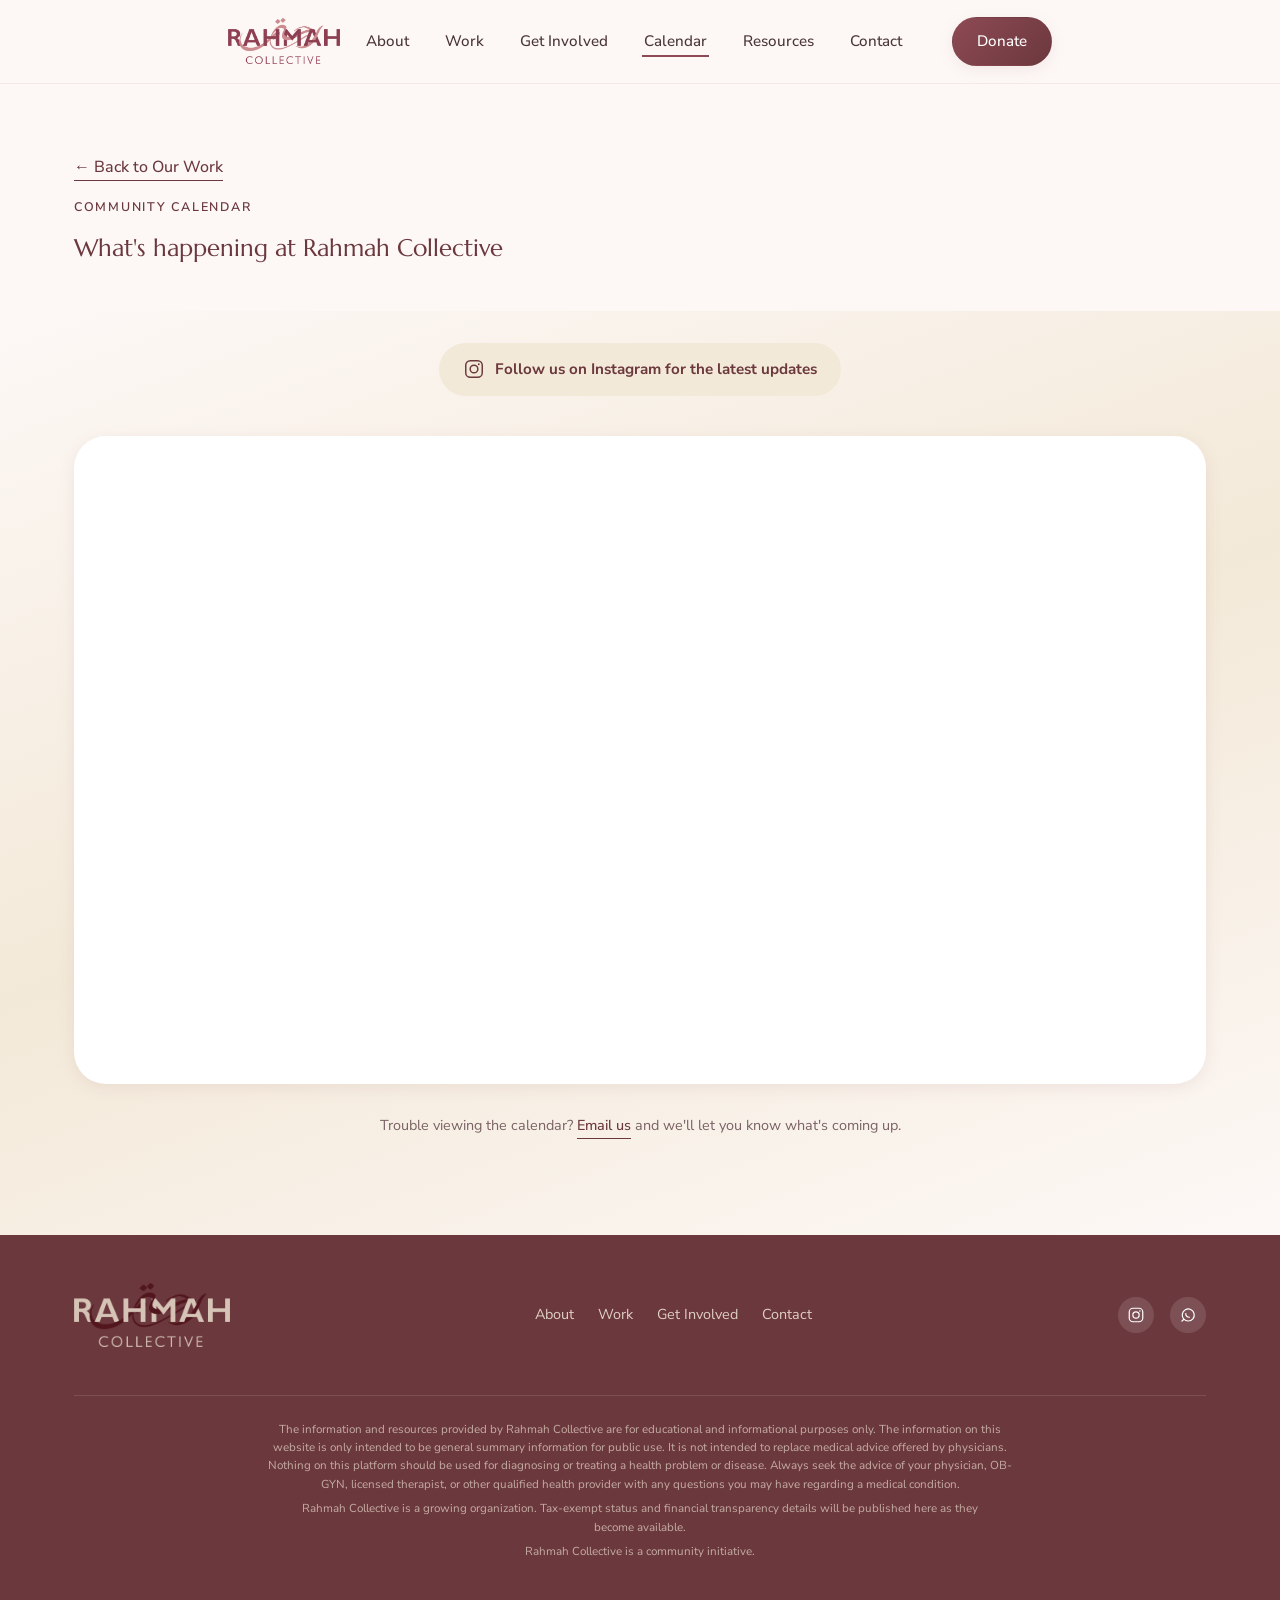
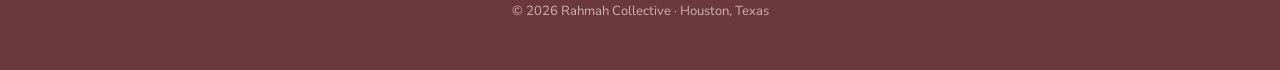
==== commit 8b57e80e: "Polish spacing, Our Story formatting, Instagram CTAs, and directory content - Tighten top spacing on" ====
--- a/calendar.html
+++ b/calendar.html
@@ -60,16 +60,19 @@
       <div class="section-head" style="margin-bottom:0;">
         <p class="eyebrow">Community Calendar</p>
         <h1>What's happening at Rahmah Collective</h1>
-        <p class="section-lede">Classes, seminars, and meetups, organized by date. Events are managed through our Google Calendar so our team can keep it current without touching this website.</p>
       </div>
     </div>
   </section>
 
   <!-- ================= CALENDAR EMBED ================= -->
-  <section class="work">
+  <section class="work" style="padding-top:var(--space-4);">
     <div class="container">
 
       <div class="calendar-embed reveal">
+        <a href="https://www.instagram.com/rahmahcollective" target="_blank" rel="noopener" class="calendar-instagram-cta">
+          <svg viewBox="0 0 24 24" fill="none" aria-hidden="true"><rect x="3" y="3" width="18" height="18" rx="5" stroke="currentColor" stroke-width="1.6"/><circle cx="12" cy="12" r="4.2" stroke="currentColor" stroke-width="1.6"/><circle cx="17.2" cy="6.8" r="1" fill="currentColor"/></svg>
+          <span>Follow us on Instagram for the latest updates</span>
+        </a>
         <div class="calendar-frame-wrap">
           <iframe
             src="https://calendar.google.com/calendar/embed?src=a3832b26b87098d0e31defc30837673fe9348e8d19400ae7c915d54d04a99407%40group.calendar.google.com&ctz=America%2FChicago"
@@ -104,7 +107,7 @@
       <a href="https://www.instagram.com/rahmahcollective" target="_blank" rel="noopener" aria-label="Rahmah Collective on Instagram">
         <svg viewBox="0 0 24 24" fill="none" aria-hidden="true"><rect x="3" y="3" width="18" height="18" rx="5" stroke="currentColor" stroke-width="1.6"/><circle cx="12" cy="12" r="4.2" stroke="currentColor" stroke-width="1.6"/><circle cx="17.2" cy="6.8" r="1" fill="currentColor"/></svg>
       </a>
-      <a href="https://chat.whatsapp.com/Harc8nvdxOcHoc4AyQw94D" target="_blank" rel="noopener" aria-label="Join our WhatsApp announcement group">
+      <a href="https://chat.whatsapp.com/BjzJlL33dep8Dvu3CyLVQ9" target="_blank" rel="noopener" aria-label="Join our WhatsApp announcement group">
         <svg viewBox="0 0 24 24" fill="none" aria-hidden="true"><path d="M6.5 17.5 4 20l2.6-2.4A8 8 0 1 1 12 20a8 8 0 0 1-5.5-2.5Z" stroke="currentColor" stroke-width="1.6" stroke-linecap="round" stroke-linejoin="round"/><path d="M9 10c0 3 2 5 5 5" stroke="currentColor" stroke-width="1.6" stroke-linecap="round"/></svg>
       </a>
     </div>
--- a/css/styles.css
+++ b/css/styles.css
@@ -268,6 +268,12 @@
   flex-direction:column;
   align-items:center;
 }
+.hero-bismillah{
+  font-family:var(--font-arabic);
+  font-size:clamp(1.15rem, 2.4vw, 1.5rem);
+  color:#8E4A54;
+  margin:0 0 var(--space-3);
+}
 .hero-wordmark{
   font-family:var(--font-heading);
   font-weight:400;
@@ -290,6 +296,15 @@
   margin:0 auto var(--space-4);
 }
 .hero-actions{ display:flex; gap:var(--space-2); flex-wrap:wrap; justify-content:center; }
+
+.hero-instagram{
+  display:inline-block;
+  margin-top:var(--space-3);
+  font-size:0.9rem;
+  font-weight:600;
+  color:#6B383D;
+  border-bottom:1px solid currentColor;
+}
 
 .scroll-cue{
   position:absolute;
@@ -454,6 +469,33 @@
   letter-spacing:0.03em;
   color:var(--color-text-soft);
 }
+.pull-quote sup{ font-size:0.6em; margin-left:2px; }
+.pull-quote sup a{
+  color:#6B383D;
+  font-weight:700;
+  font-style:normal;
+  text-decoration:underline;
+}
+.pull-quote-plain{
+  text-align:center;
+  border-left:none;
+  border-top:1px solid var(--color-gold);
+  border-bottom:1px solid var(--color-gold);
+  padding:var(--space-3) var(--space-4);
+}
+
+.story-endnotes{
+  margin-top:var(--space-6);
+  padding-top:var(--space-3);
+  border-top:1px solid rgba(189,129,134,0.2);
+  list-style:decimal;
+  padding-left:1.2em;
+  font-size:0.8rem;
+  line-height:1.6;
+  color:var(--color-text-soft);
+}
+.story-endnotes li{ margin-bottom:var(--space-2); }
+.story-endnotes a{ color:var(--color-gold); margin-left:4px; }
 
 /* =========================================================
    Work
@@ -599,6 +641,27 @@
 .calendar-frame-wrap iframe{ display:block; border-radius:var(--radius-sm); }
 .calendar-fallback{ color:var(--color-text-soft); font-size:0.9rem; text-align:center; margin:0; }
 
+.calendar-instagram-cta{
+  display:flex;
+  align-items:center;
+  justify-content:center;
+  gap:10px;
+  margin:0 auto var(--space-2);
+  padding:14px 24px;
+  border-radius:999px;
+  background:var(--color-secondary-soft);
+  color:#6B383D;
+  font-weight:700;
+  font-size:0.95rem;
+  width:fit-content;
+  transition: background var(--dur-fast) var(--ease-out), transform var(--dur-fast) var(--ease-out);
+}
+.calendar-instagram-cta svg{ width:22px; height:22px; flex-shrink:0; }
+.calendar-instagram-cta:hover{ background:var(--color-secondary); transform:translateY(-2px); }
+
+#contact .calendar-instagram-cta{ background:#BD8186; color:#fff; }
+#contact .calendar-instagram-cta:hover{ background:#8E4A54; }
+
 .work-calendar-widget{ margin-top:var(--space-5); max-width:560px; margin-left:auto; margin-right:auto; text-align:center; }
 .work-calendar-widget .calendar-frame-wrap{ text-align:left; }
 .work-calendar-widget h3{ font-size:1.4rem; margin-bottom:var(--space-3); }
@@ -661,14 +724,14 @@
   display:inline-block;
   padding:5px 14px;
   border-radius:999px;
-  background:var(--color-secondary-soft);
-  color:var(--color-primary-dark);
+  background:var(--color-secondary);
+  color:#4A3538;
   font-size:0.85rem;
-  font-weight:600;
+  font-weight:700;
   white-space:nowrap;
-  transition: background var(--dur-fast) var(--ease-out), transform var(--dur-fast) var(--ease-out);
-}
-.resource-link-btn:hover{ background:var(--color-secondary); transform:translateY(-1px); }
+  transition: background var(--dur-fast) var(--ease-out), color var(--dur-fast) var(--ease-out), transform var(--dur-fast) var(--ease-out);
+}
+.resource-link-btn:hover{ background:#4A3538; color:#fff; transform:translateY(-1px); }
 @media (max-width:767px){
   .resource-categories{ grid-template-columns:1fr; }
 }
@@ -783,8 +846,10 @@
   padding:10px 12px;
   border-radius:var(--radius-sm);
   font-size:0.9rem;
-  color:var(--color-text-soft);
-}
+  color:var(--color-primary-dark);
+  transition: background var(--dur-fast) var(--ease-out);
+}
+a.dropdown-item:hover{ background:var(--color-secondary-soft); }
 .dropdown-item .tag-soon{ margin-top:0; flex-shrink:0; }
 
 .gi-note{
@@ -802,13 +867,13 @@
 .contact-bg{
   position:absolute; inset:0;
   background-size:cover; background-position:center;
-  opacity:0.10;
+  opacity:0.35;
   z-index:var(--z-base);
 }
 .contact::before{
   content:"";
   position:absolute; inset:0;
-  background:linear-gradient(180deg, var(--color-white), var(--color-cream));
+  background:linear-gradient(160deg, var(--color-cream) 10%, var(--color-secondary-soft) 55%, var(--color-cream) 100%);
   z-index:var(--z-base);
 }
 .contact-inner{ position:relative; z-index:var(--z-raised); max-width:560px; }
